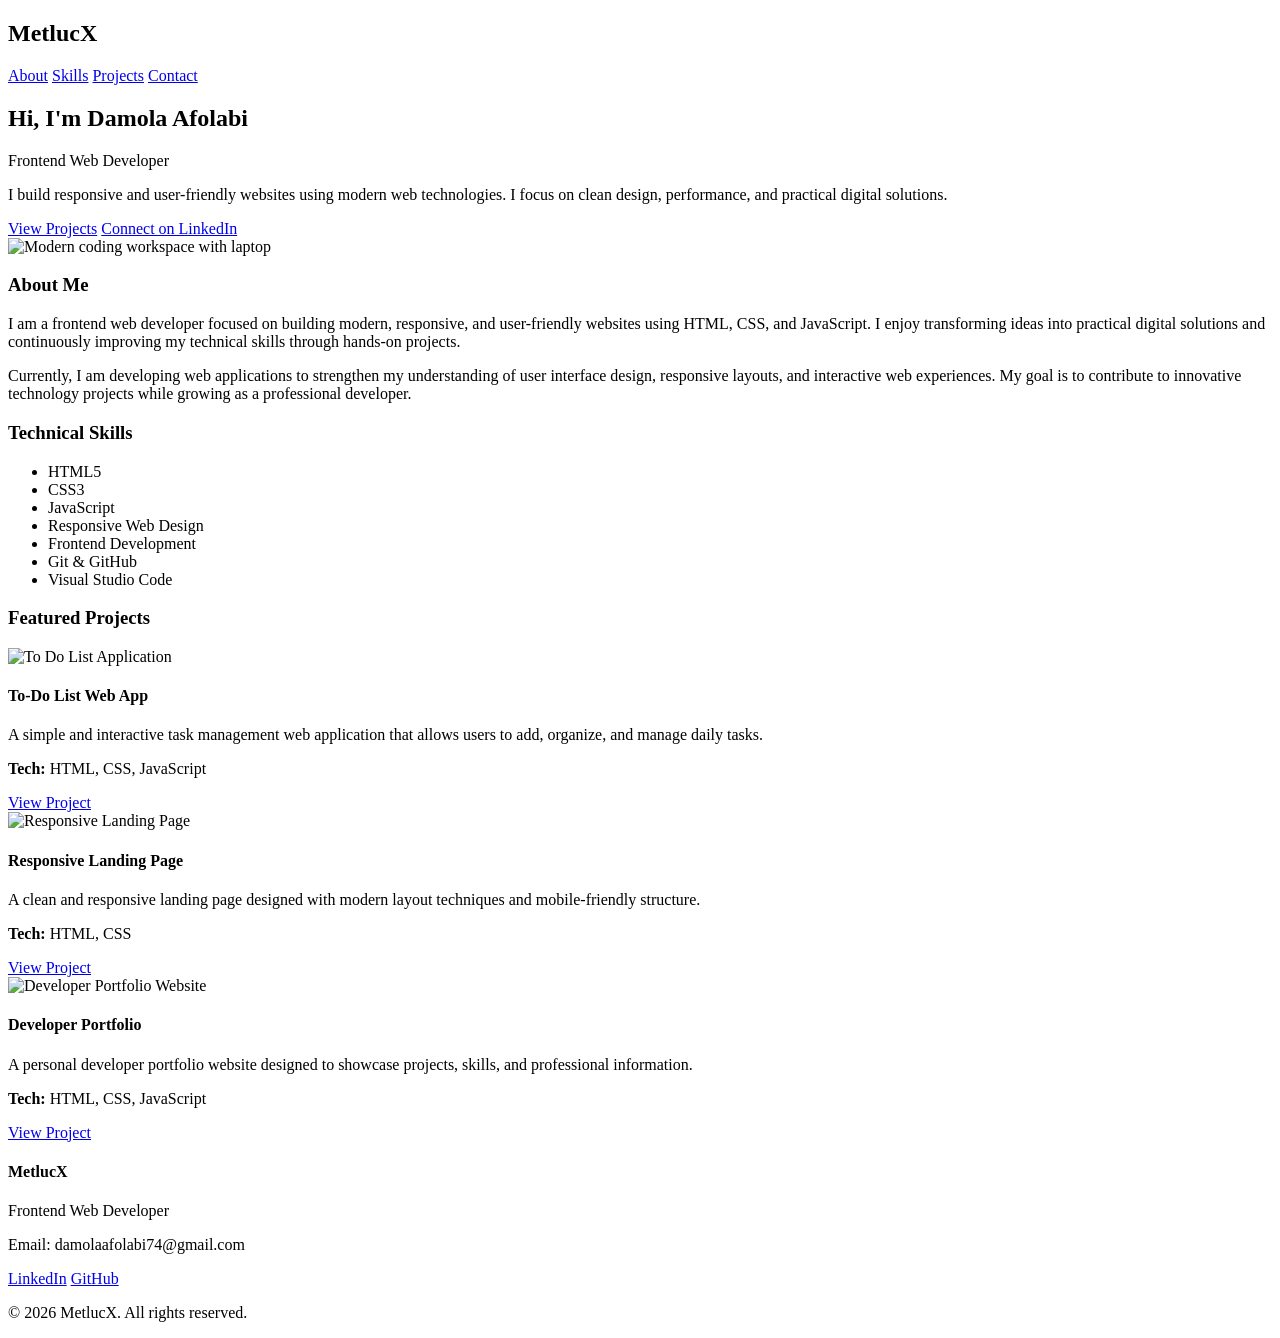
==== index.html @ 24349f6d "Create index.html" ====
<!DOCTYPE html>
<html lang="en">

<head>
<meta charset="UTF-8">
<meta name="viewport" content="width=device-width, initial-scale=1.0">

<title>MetlucX | Frontend Developer Portfolio</title>
<meta name="description" content="Damola Afolabi - Frontend Web Developer building responsive and modern web applications using HTML, CSS and JavaScript.">

<link rel="stylesheet" href="style.css">

</head>

<body>

<!-- =========================
HEADER / NAVIGATION
========================= -->
<header>
  <nav class="container">
    <h1 class="logo">MetlucX</h1>
    <div class="nav-links">
      <a href="#about">About</a>
      <a href="#skills">Skills</a>
      <a href="#projects">Projects</a>
      <a href="#contact">Contact</a>
    </div>
  </nav>
</header>

<main class="container">

<!-- =========================
HERO SECTION
========================= -->
<section id="hero">
  <div class="hero-content">
    <h2>Hi, I'm Damola Afolabi</h2>
    <p class="hero-title">Frontend Web Developer</p>
    <p class="hero-description">
      I build responsive and user-friendly websites using modern web technologies.
      I focus on clean design, performance, and practical digital solutions.
    </p>
    <div class="hero-buttons">
      <a href="#projects" class="btn-primary">View Projects</a>
      <a href="https://www.linkedin.com" target="_blank" class="btn-secondary">Connect on LinkedIn</a>
    </div>
    <img 
      src="https://images.pexels.com/photos/34803979/pexels-photo-34803979.jpeg"
      alt="Modern coding workspace with laptop"
      class="hero-image">
  </div>
</section>

<!-- =========================
ABOUT SECTION
========================= -->
<section id="about">
  <h3>About Me</h3>
  <p>
    I am a frontend web developer focused on building modern, responsive,
    and user-friendly websites using HTML, CSS, and JavaScript.
    I enjoy transforming ideas into practical digital solutions and continuously
    improving my technical skills through hands-on projects.
  </p>
  <p>
    Currently, I am developing web applications to strengthen my understanding
    of user interface design, responsive layouts, and interactive web experiences.
    My goal is to contribute to innovative technology projects while growing
    as a professional developer.
  </p>
</section>

<!-- =========================
SKILLS SECTION
========================= -->
<section id="skills">
  <h3>Technical Skills</h3>
  <ul class="skills-list">
    <li>HTML5</li>
    <li>CSS3</li>
    <li>JavaScript</li>
    <li>Responsive Web Design</li>
    <li>Frontend Development</li>
    <li>Git & GitHub</li>
    <li>Visual Studio Code</li>
  </ul>
</section>

<!-- =========================
PROJECTS SECTION
========================= -->
<section id="projects">
  <h3>Featured Projects</h3>
  <div class="projects-container">

    <!-- Project 1 -->
    <article class="project-card">
      <img src="https://images.pexels.com/photos/267350/pexels-photo-267350.jpeg" alt="To Do List Application">
      <h4>To-Do List Web App</h4>
      <p>A simple and interactive task management web application that allows users to add, organize, and manage daily tasks.</p>
      <p class="tech"><strong>Tech:</strong> HTML, CSS, JavaScript</p>
      <a href="https://uw5etm.mimo.run/index.html" target="_blank" class="project-btn">View Project</a>
    </article>

    <!-- Project 2 -->
    <article class="project-card">
      <img src="https://images.pexels.com/photos/7621352/pexels-photo-7621352.jpeg" alt="Responsive Landing Page">
      <h4>Responsive Landing Page</h4>
      <p>A clean and responsive landing page designed with modern layout techniques and mobile-friendly structure.</p>
      <p class="tech"><strong>Tech:</strong> HTML, CSS</p>
      <a href="#" target="_blank" class="project-btn">View Project</a>
    </article>

    <!-- Project 3 -->
    <article class="project-card">
      <img src="https://images.pexels.com/photos/33572895/pexels-photo-33572895.jpeg" alt="Developer Portfolio Website">
      <h4>Developer Portfolio</h4>
      <p>A personal developer portfolio website designed to showcase projects, skills, and professional information.</p>
      <p class="tech"><strong>Tech:</strong> HTML, CSS, JavaScript</p>
      <a href="#" target="_blank" class="project-btn">View Project</a>
    </article>

  </div>
</section>

</main>

<!-- =========================
CONTACT / FOOTER
========================= -->
<footer id="contact">
  <div class="footer-container">
    <h4>MetlucX</h4>
    <p>Frontend Web Developer</p>
    <p>Email: damolaafolabi74@gmail.com</p>
    <div class="social-links">
      <a href="https://www.linkedin.com" target="_blank">LinkedIn</a>
      <a href="#">GitHub</a>
    </div>
    <p class="copyright">© 2026 MetlucX. All rights reserved.</p>
  </div>
</footer>

<script src="script.js"></script>
</body>
</html>
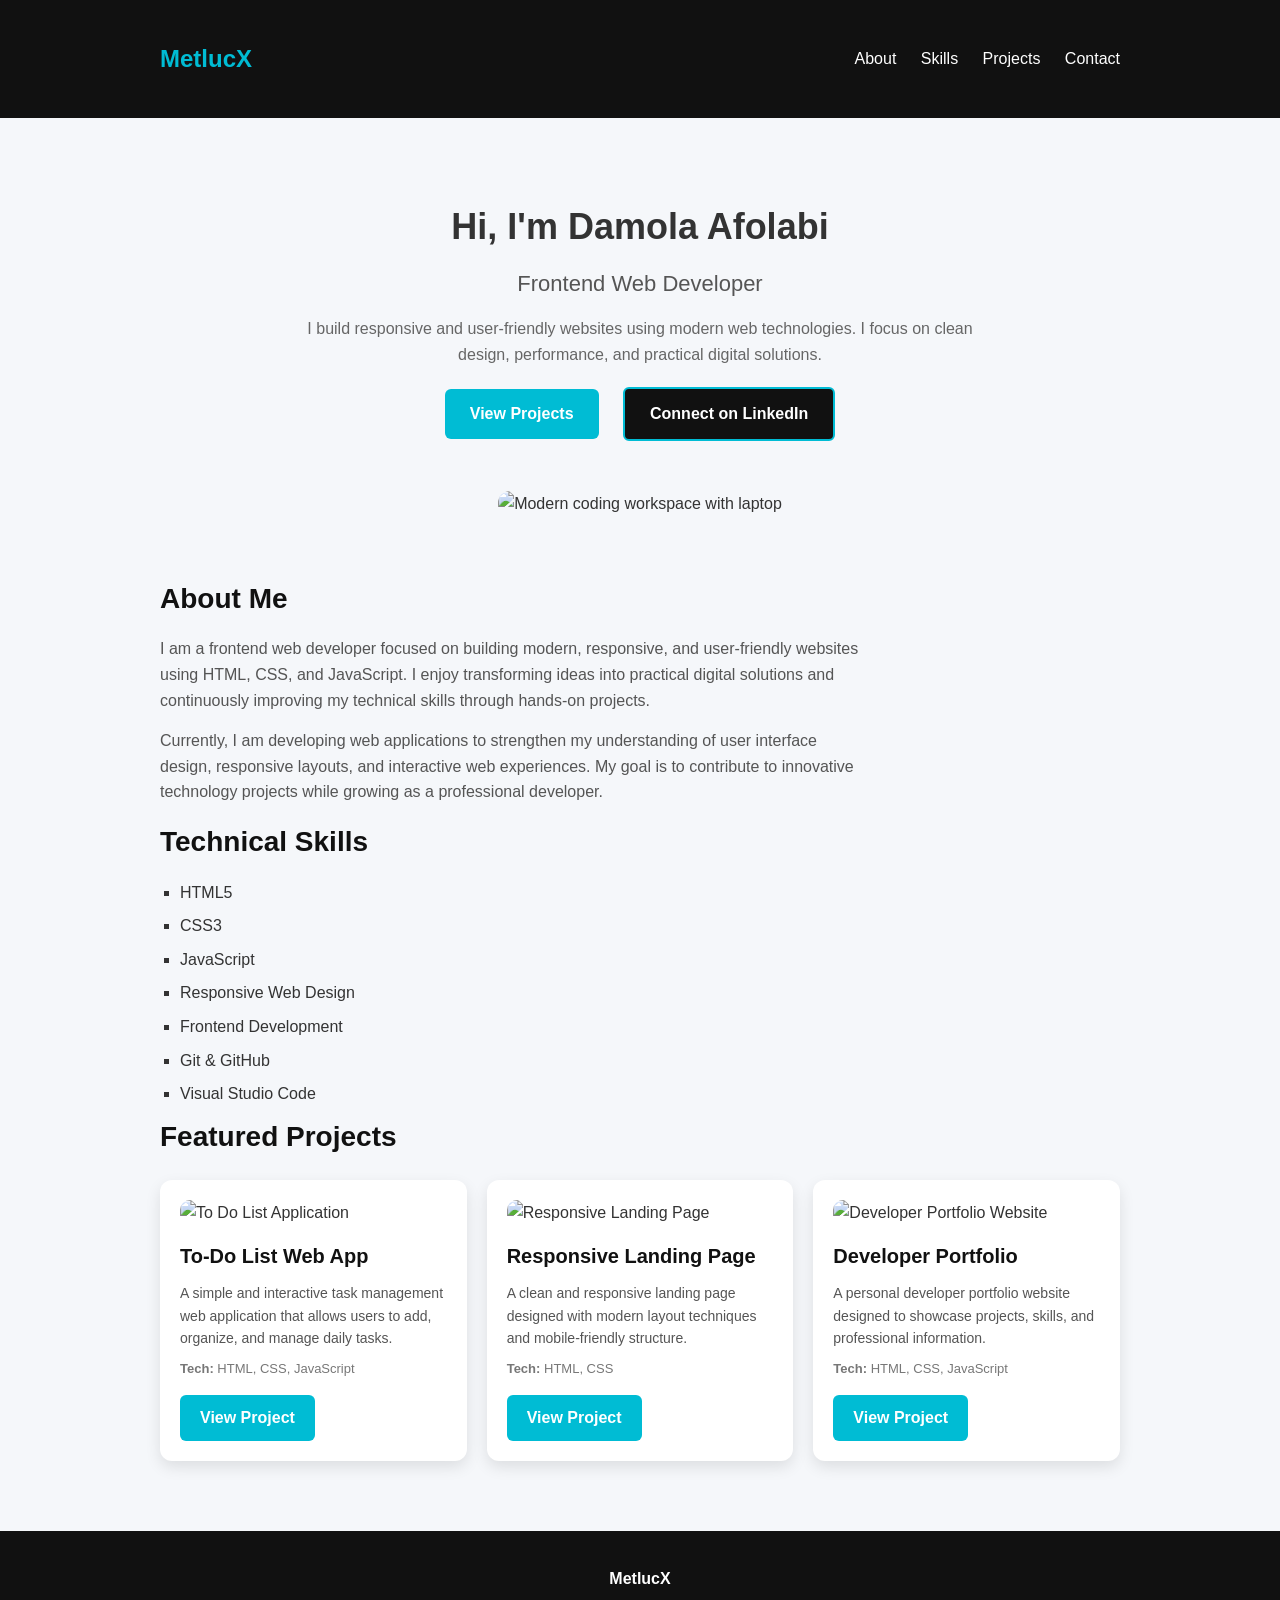
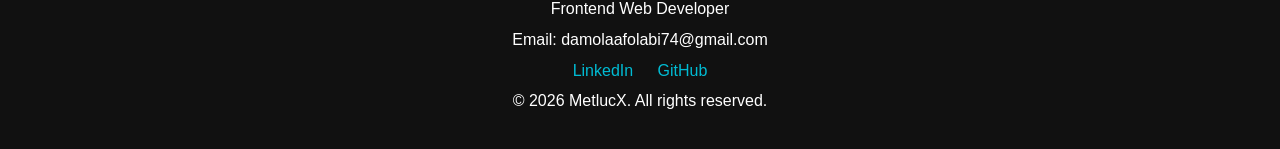
==== commit 348fe966: "Link landing page project" ====
--- a/index.html
+++ b/index.html
@@ -110,7 +110,7 @@
       <h4>Responsive Landing Page</h4>
       <p>A clean and responsive landing page designed with modern layout techniques and mobile-friendly structure.</p>
       <p class="tech"><strong>Tech:</strong> HTML, CSS</p>
-      <a href="#" target="_blank" class="project-btn">View Project</a>
+      <a href="landing.html" target="_blank" class="project-btn">View Project</a>
     </article>
 
     <!-- Project 3 -->
--- a/style.css
+++ b/style.css
@@ -0,0 +1,250 @@
+/* =========================
+GLOBAL RESET
+========================= */
+* {
+  margin: 0;
+  padding: 0;
+  box-sizing: border-box;
+  font-family: Arial, Helvetica, sans-serif;
+}
+
+body {
+  background: #f5f7fa;
+  color: #333;
+  line-height: 1.6;
+}
+
+/* =========================
+CONTAINER
+========================= */
+.container {
+  max-width: 1000px;
+  margin: auto;
+  padding: 20px;
+}
+
+/* =========================
+NAVIGATION
+========================= */
+header {
+  background: #111;
+  padding: 20px 0;
+}
+
+nav {
+  display: flex;
+  justify-content: space-between;
+  align-items: center;
+}
+
+nav h1.logo {
+  color: #00bcd4;
+  font-size: 24px;
+}
+
+nav a {
+  color: white;
+  text-decoration: none;
+  margin-left: 20px;
+  font-size: 16px;
+  transition: 0.3s;
+}
+
+nav a:hover,
+nav a.active {
+  color: #00bcd4;
+  font-weight: bold;
+}
+
+/* =========================
+HERO SECTION
+========================= */
+#hero {
+  text-align: center;
+  margin: 60px 0;
+}
+
+#hero h2 {
+  font-size: 36px;
+  margin-bottom: 10px;
+}
+
+.hero-title {
+  font-size: 22px;
+  color: #555;
+  margin-bottom: 15px;
+}
+
+.hero-description {
+  font-size: 16px;
+  color: #666;
+  max-width: 700px;
+  margin: 0 auto 20px;
+}
+
+.hero-buttons {
+  margin-bottom: 30px;
+}
+
+.hero-buttons .btn-primary,
+.hero-buttons .btn-secondary {
+  text-decoration: none;
+  padding: 12px 25px;
+  border-radius: 6px;
+  margin: 0 10px;
+  font-weight: bold;
+  transition: 0.3s;
+  display: inline-block;
+}
+
+.btn-primary {
+  background: #00bcd4;
+  color: white;
+}
+
+.btn-primary:hover {
+  background: #0097a7;
+}
+
+.btn-secondary {
+  background: #111;
+  color: #fff;
+  border: 2px solid #00bcd4;
+}
+
+.btn-secondary:hover {
+  background: #00bcd4;
+  color: #fff;
+}
+
+/* Hero image */
+.hero-image {
+  width: 250px;
+  height: 250px;
+  border-radius: 12px;
+  object-fit: cover;
+  margin-top: 20px;
+}
+
+/* =========================
+SECTION HEADINGS
+========================= */
+section h3 {
+  font-size: 28px;
+  margin-bottom: 15px;
+  color: #111;
+}
+
+/* =========================
+ABOUT SECTION
+========================= */
+#about p {
+  max-width: 700px;
+  margin-bottom: 15px;
+  color: #555;
+}
+
+/* =========================
+SKILLS
+========================= */
+.skills-list {
+  list-style: square;
+  padding-left: 20px;
+}
+
+.skills-list li {
+  margin-bottom: 8px;
+  font-size: 16px;
+  color: #333;
+}
+
+/* =========================
+PROJECTS
+========================= */
+.projects-container {
+  display: grid;
+  grid-template-columns: repeat(auto-fit, minmax(280px, 1fr));
+  gap: 20px;
+  margin-top: 20px;
+}
+
+.project-card {
+  background: #fff;
+  border-radius: 12px;
+  padding: 20px;
+  box-shadow: 0 6px 15px rgba(0, 0, 0, 0.1);
+  transition: transform 0.3s, box-shadow 0.3s;
+}
+
+.project-card:hover {
+  transform: translateY(-6px);
+  box-shadow: 0 10px 25px rgba(0, 0, 0, 0.15);
+}
+
+.project-card img {
+  width: 100%;
+  height: 180px;
+  object-fit: cover;
+  border-radius: 10px;
+  margin-bottom: 15px;
+}
+
+.project-card h4 {
+  font-size: 20px;
+  margin-bottom: 10px;
+  color: #111;
+}
+
+.project-card p {
+  font-size: 14px;
+  margin-bottom: 10px;
+  color: #555;
+}
+
+.project-card .tech {
+  font-size: 13px;
+  margin-bottom: 15px;
+  color: #777;
+}
+
+/* Project button */
+.project-btn {
+  display: inline-block;
+  padding: 10px 20px;
+  background: #00bcd4;
+  color: white;
+  border-radius: 6px;
+  font-weight: bold;
+  text-decoration: none;
+  transition: 0.3s;
+}
+
+.project-btn:hover {
+  background: #0097a7;
+}
+
+/* =========================
+FOOTER
+========================= */
+footer {
+  background: #111;
+  color: white;
+  text-align: center;
+  padding: 30px 20px;
+  margin-top: 50px;
+}
+
+footer p,
+footer h4 {
+  margin: 5px 0;
+}
+
+.social-links a {
+  color: #00bcd4;
+  margin: 0 10px;
+  text-decoration: none;
+}
+
+.social-links a:hover {
+  text-decoration: underline;
+}
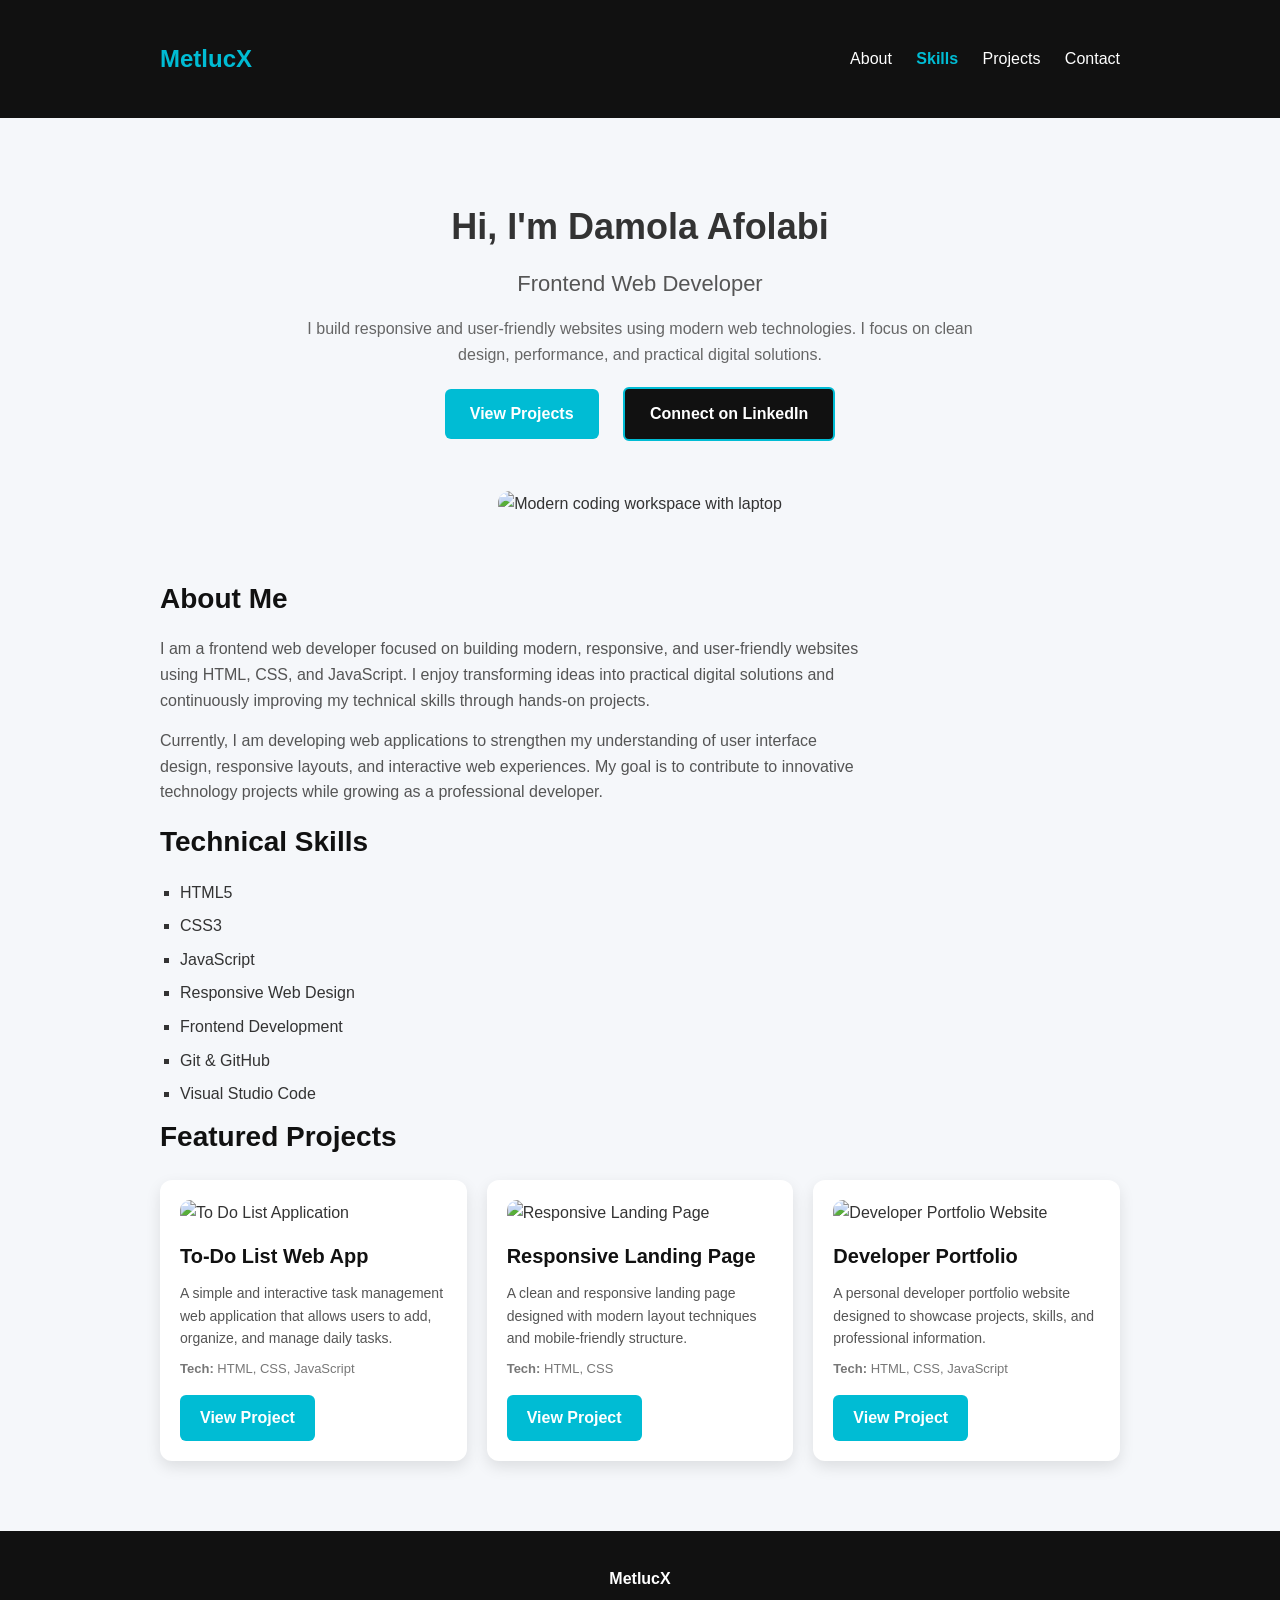
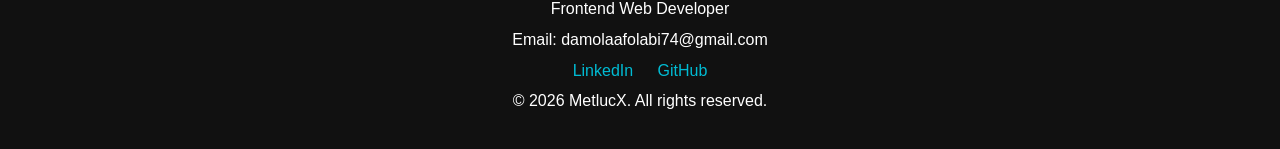
==== commit facf9619: "Update index.html" ====
--- a/index.html
+++ b/index.html
@@ -8,7 +8,8 @@
 <title>MetlucX | Frontend Developer Portfolio</title>
 <meta name="description" content="Damola Afolabi - Frontend Web Developer building responsive and modern web applications using HTML, CSS and JavaScript.">
 
-<link rel="stylesheet" href="style.css">
+<link <link rel="stylesheet" href="style.css">
+<script src="script.js"></script>
 
 </head>
 
